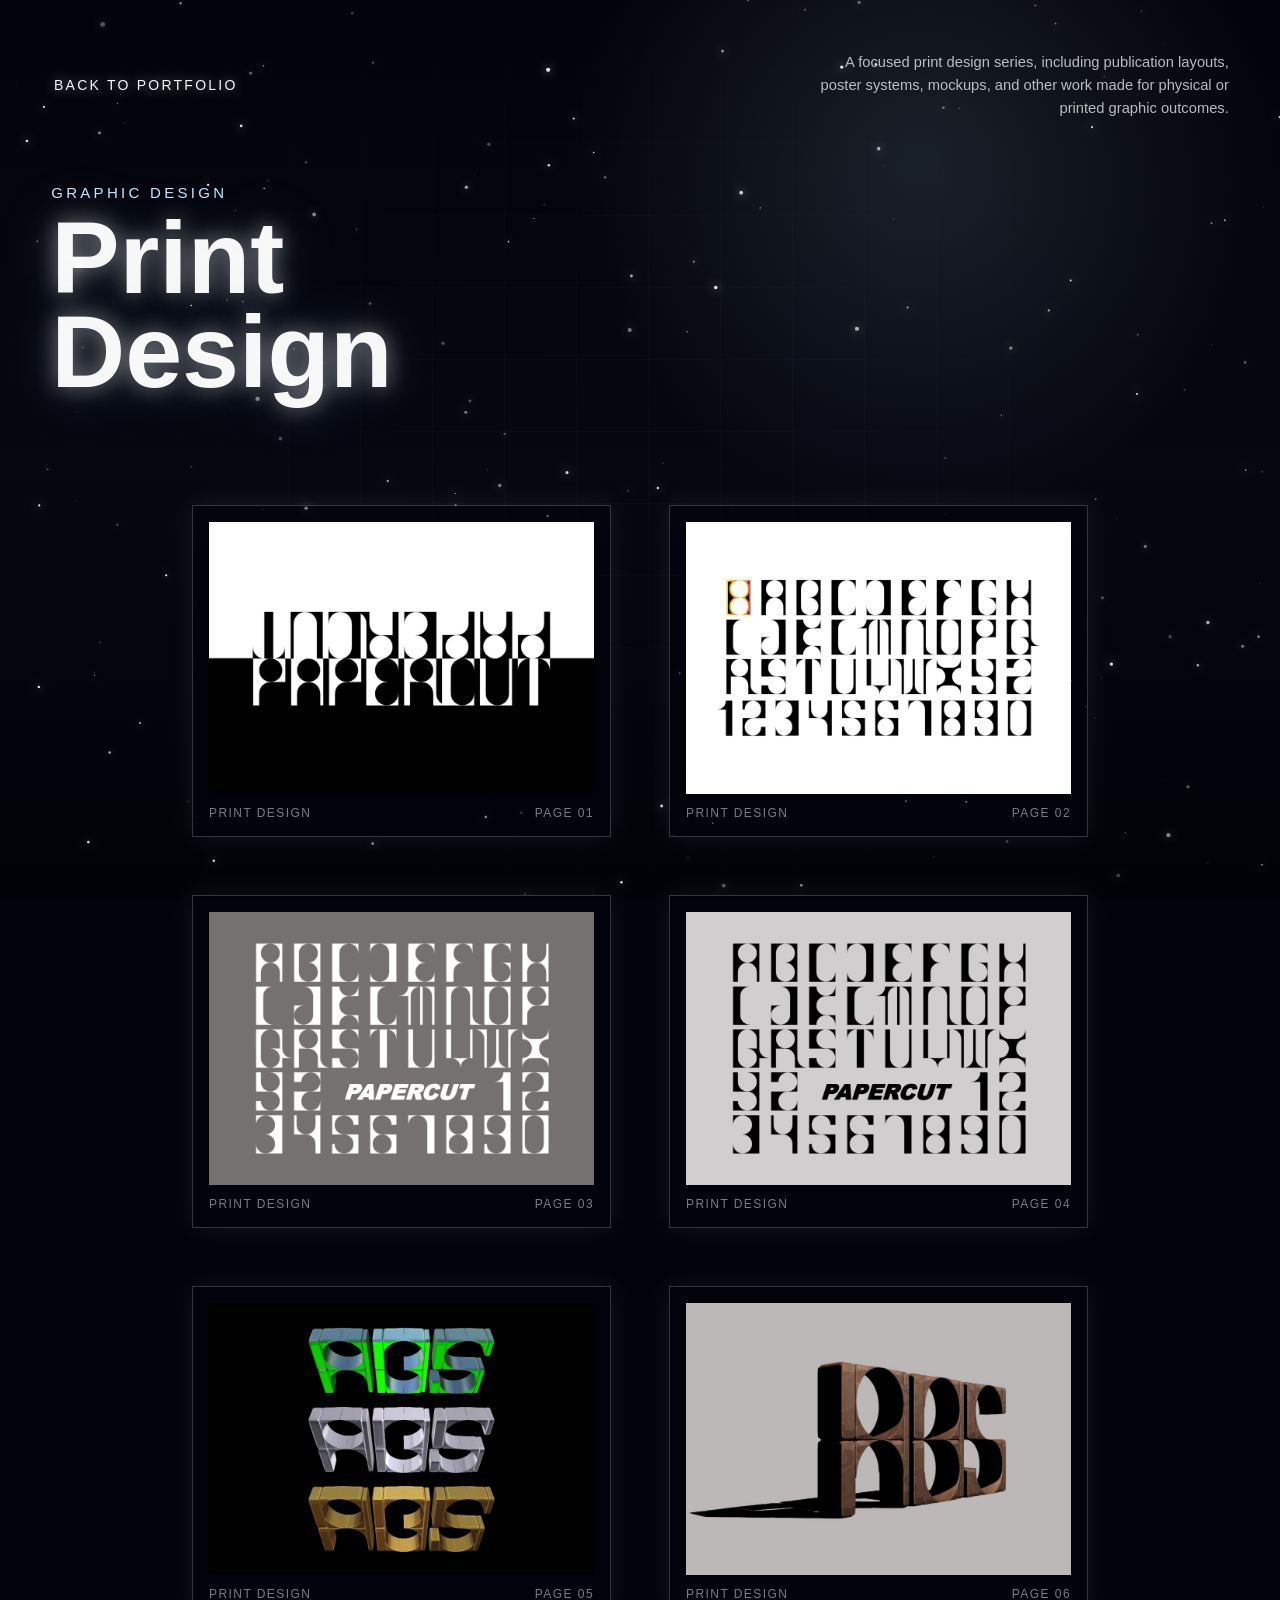
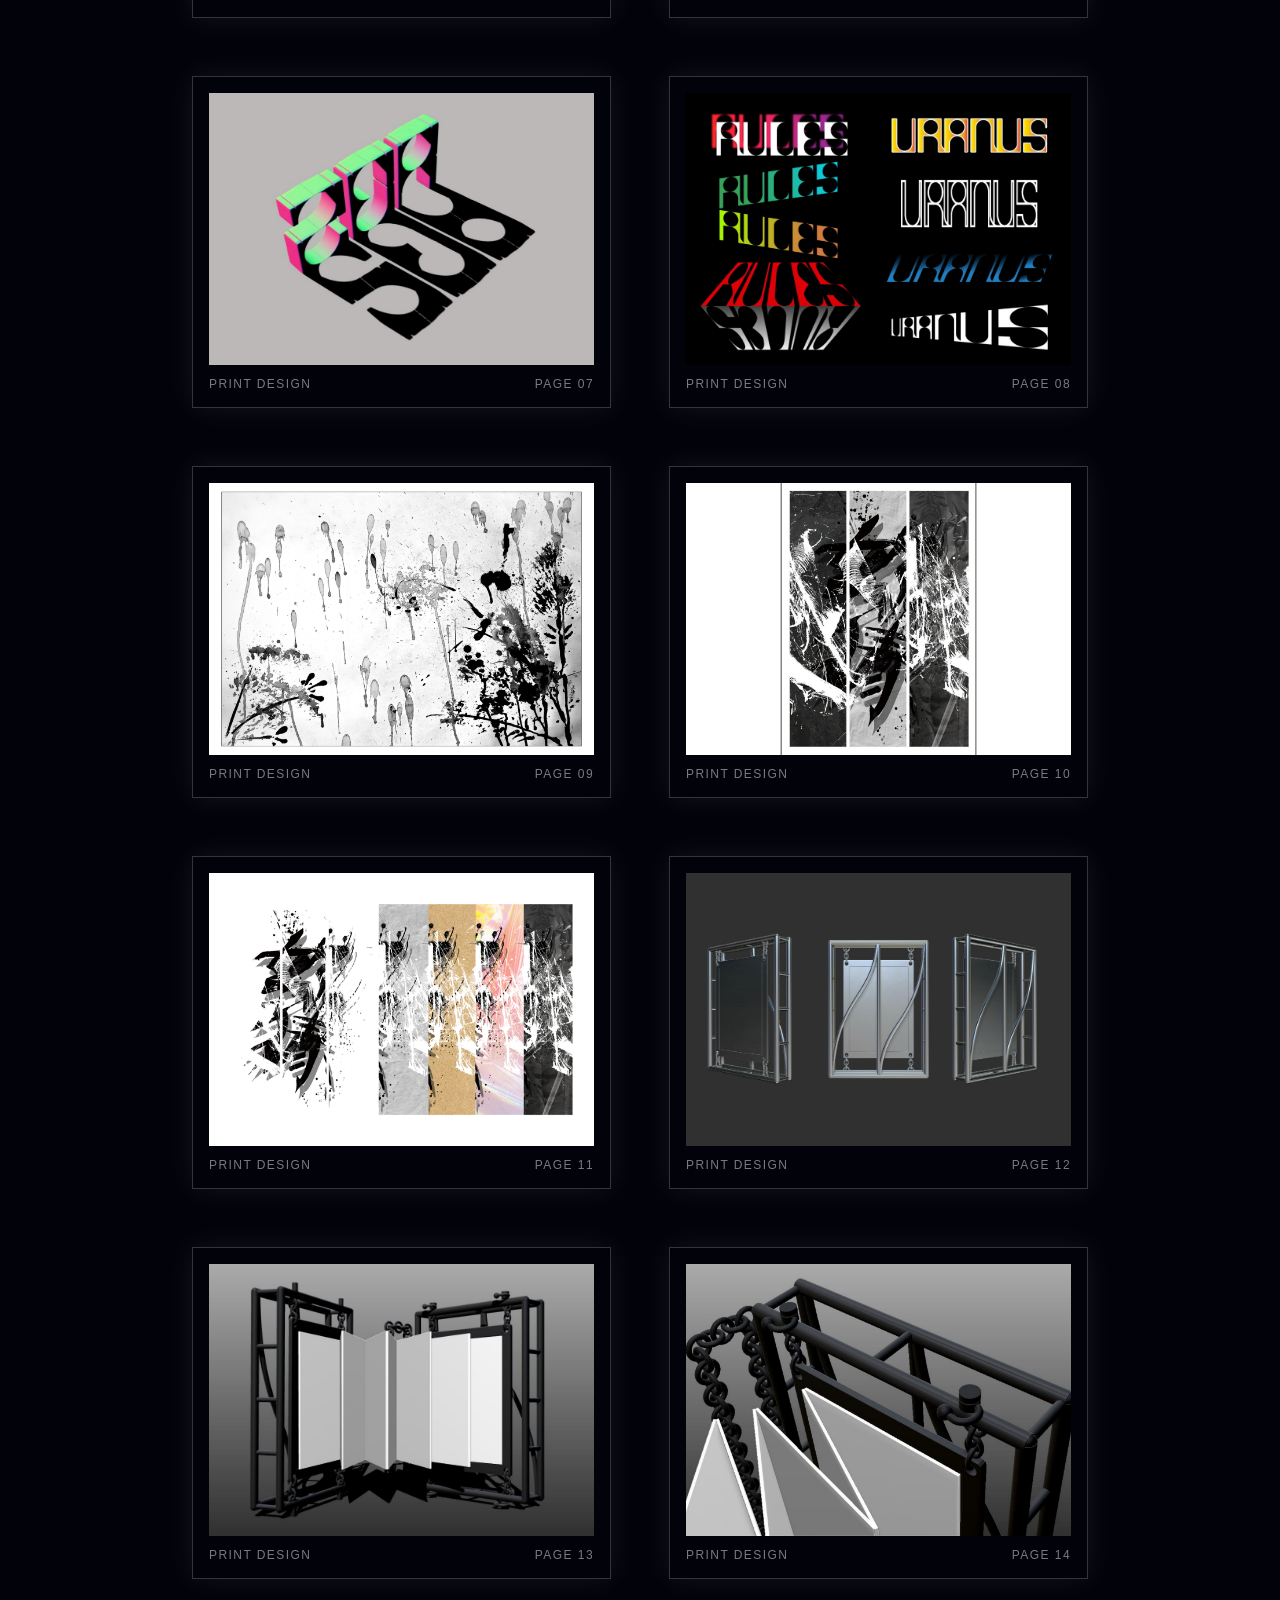
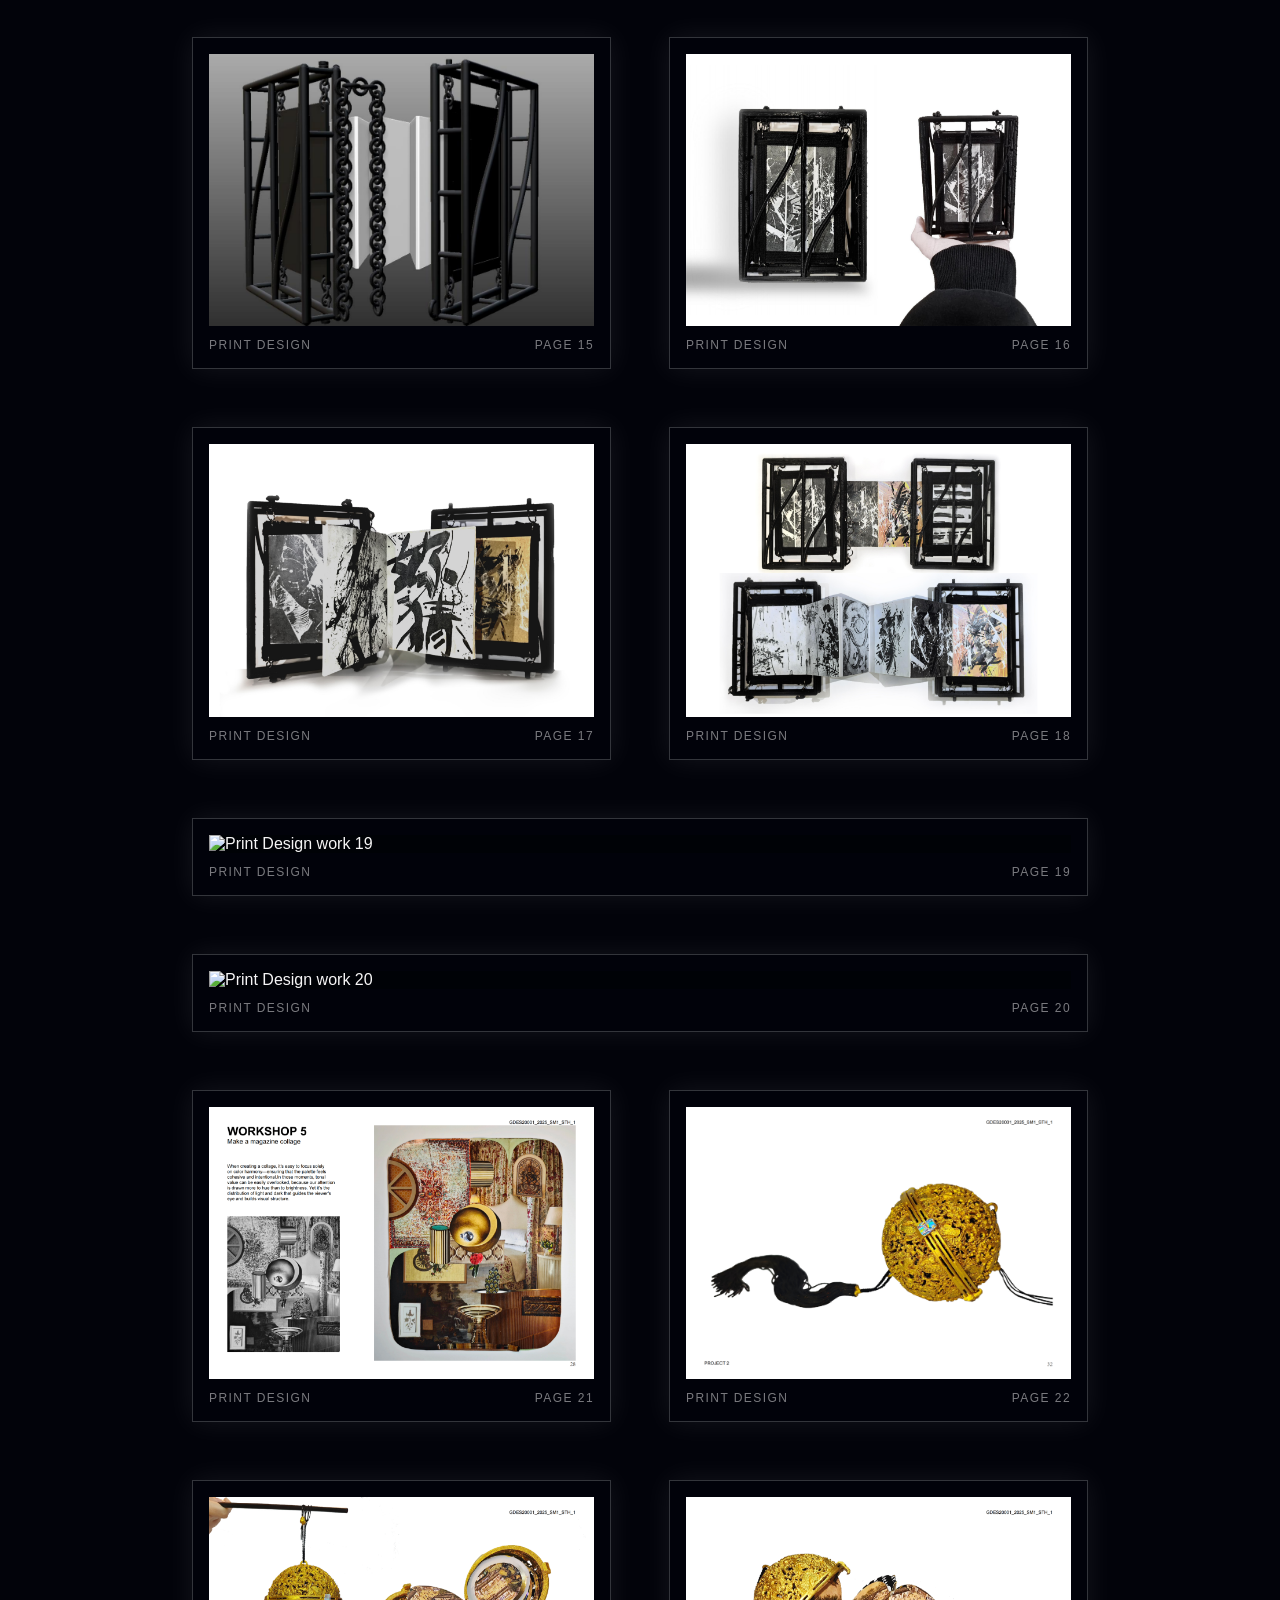
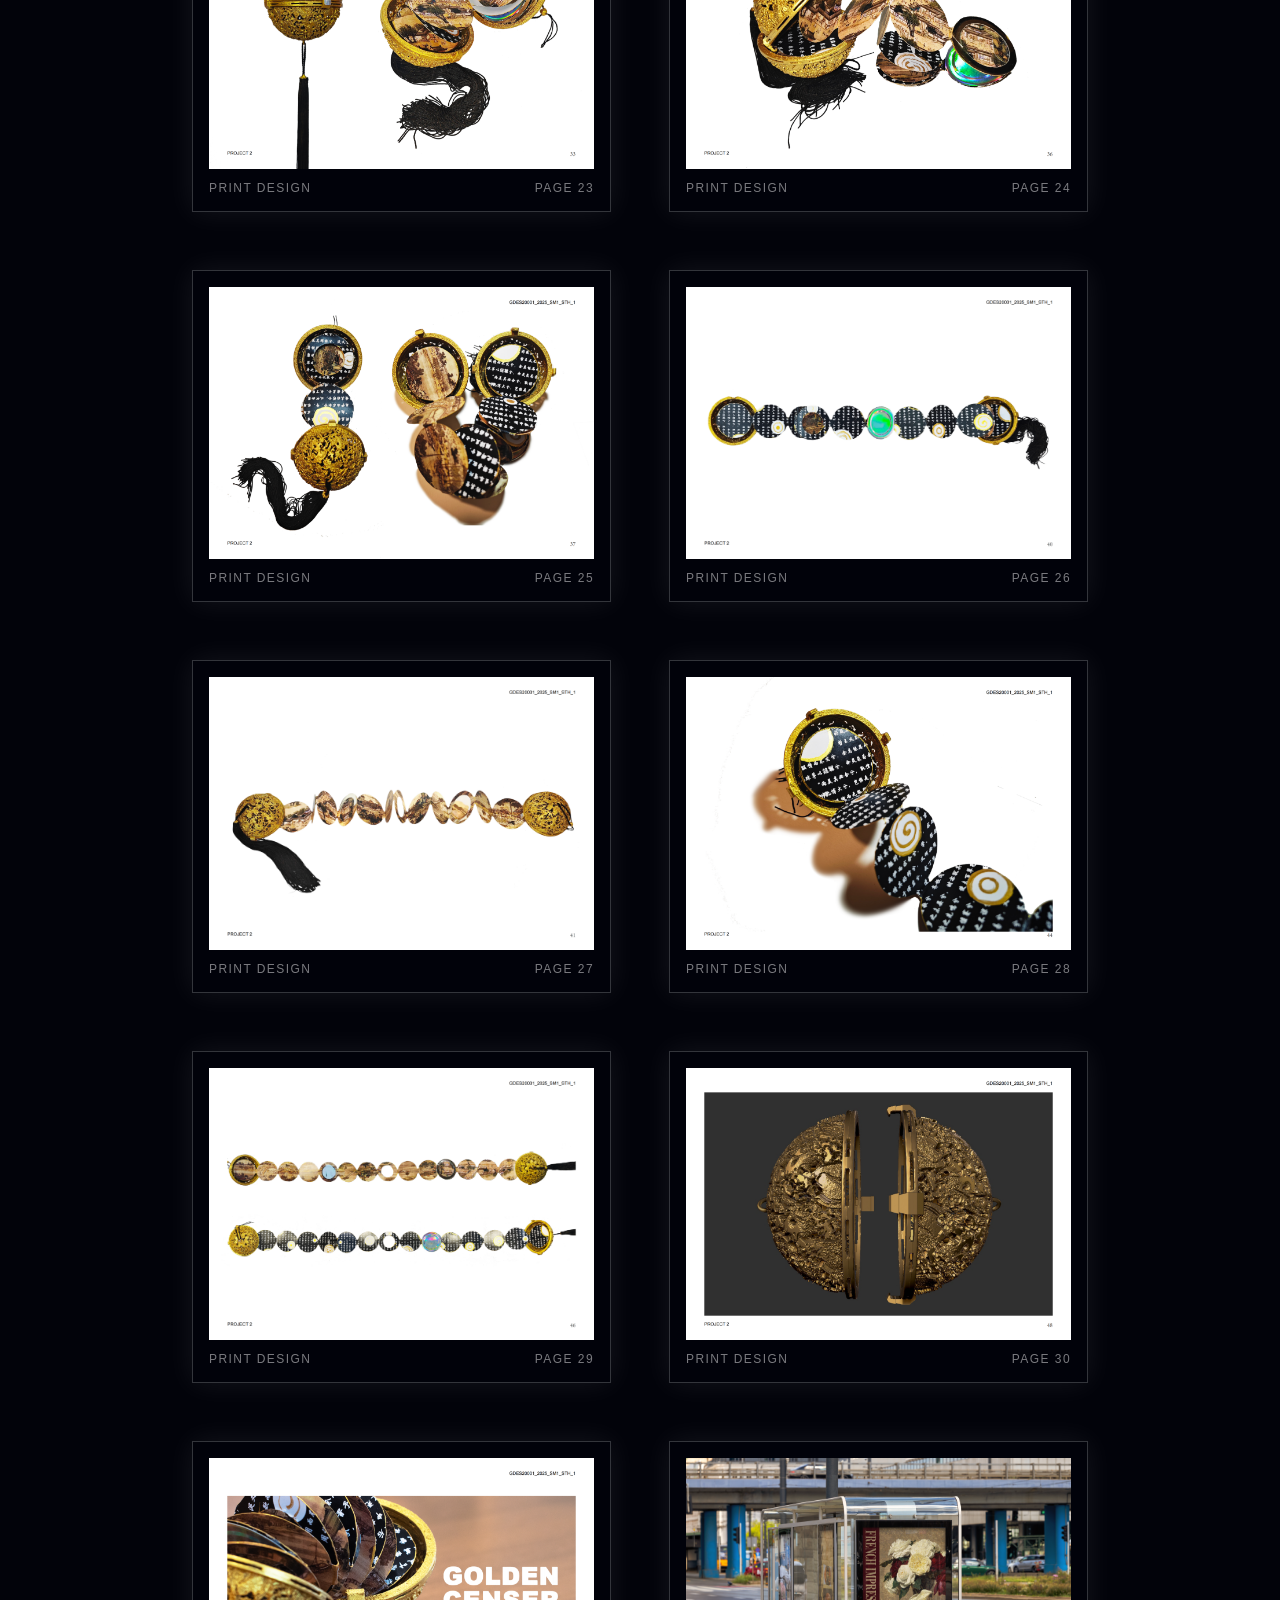
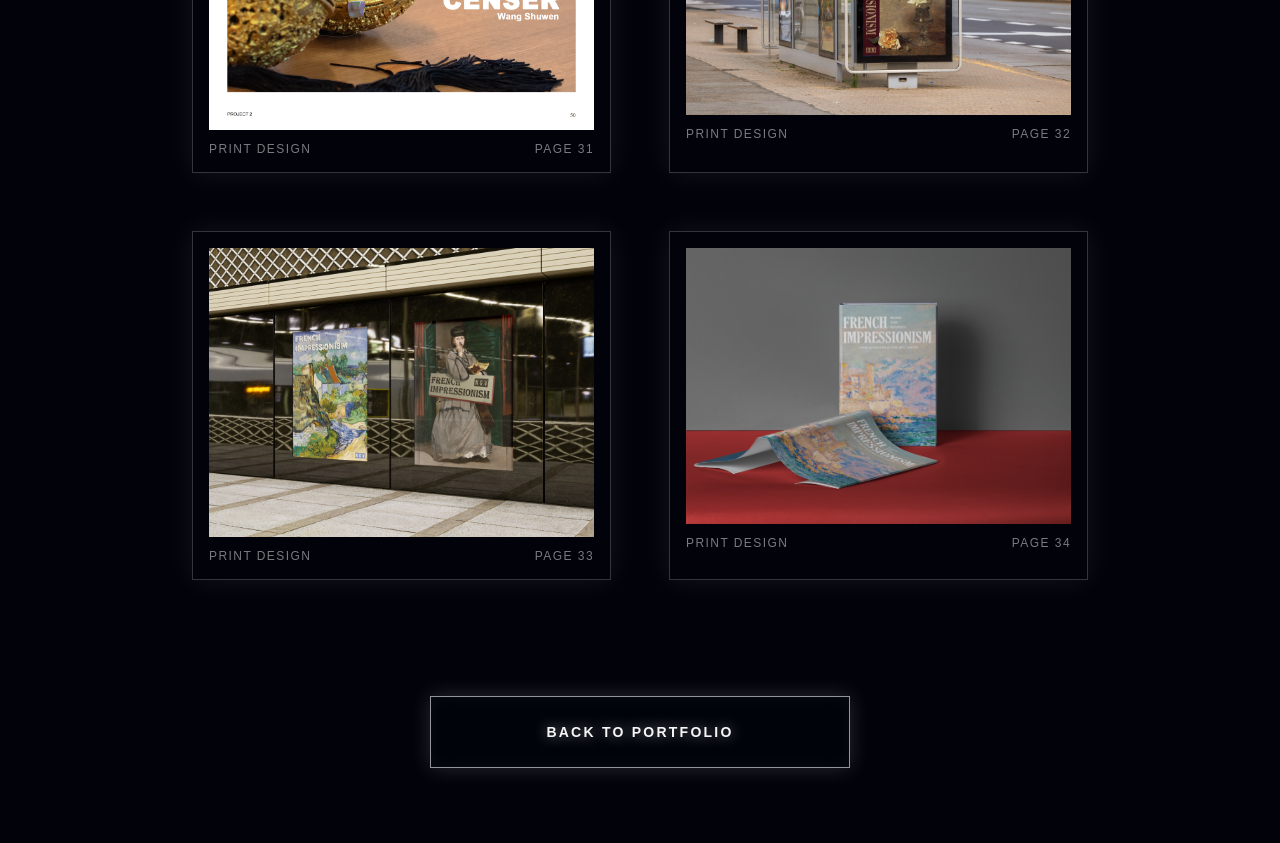
==== index.html @ dd7c6f01 "Rename print-design.html to index.html" ====
﻿<!doctype html>
<html lang="zh-CN">
<head>
  <meta charset="utf-8" />
  <meta name="viewport" content="width=device-width, initial-scale=1" />
  <title>Print Design - Shuwen Wang Portfolio</title>
  <link rel="stylesheet" href="style.css" />
  <link rel="stylesheet" href="white-spider.css" />
  <script src="libraries/p5.min.js" defer></script>
  <script src="space-effects.js" defer></script>
  <script src="white-spider.js" defer></script>
  <script src="protect-media.js" defer></script>
</head>
<body>
  <main class="page-shell">
    <nav class="top-nav" aria-label="Page navigation">
      <a class="back-link" href="https://shuwenwang110.github.io/Portfolio/" data-transition>Back to portfolio</a>
      <p class="page-explain">A focused print design series, including publication layouts, poster systems, mockups, and other work made for physical or printed graphic outcomes.</p>
    </nav>
    <section class="project-hero"><div><p class="eyebrow">Graphic design</p><h1 class="project-title">Print Design</h1></div></section>
    <section class="gallery print-gallery" id="galleryPage" aria-label="Print Design works"></section>
    <a class="bottom-back-link" href="https://shuwenwang110.github.io/Portfolio/" data-transition>Back to portfolio</a>
  </main>
  <div class="fade-screen" aria-hidden="true"></div>
  <script>
    window.GalleryPage = {
      title: "Print Design",
      images: [
        "print-design/GDES10001_02.png",
        "print-design/GDES10001_03.png",
        "print-design/GDES10001_04.png",
        "print-design/GDES10001_05.png",
        "print-design/GDES10001_06.png",
        "print-design/GDES10001_07.png",
        "print-design/GDES10001_08.png",
        "print-design/GDES10001_09.png",
        "print-design/GDES10001_11.png",
        "print-design/GDES10001_12.png",
        "print-design/GDES10001_13.png",
        "print-design/GDES10001_14.png",
        "print-design/GDES10001_15.png",
        "print-design/GDES10001_16.png",
        "print-design/GDES10001_17.png",
        "print-design/GDES10001_18.png",
        "print-design/GDES10001_19.png",
        "print-design/GDES10001_20.png",
        { src: "print-design/%E4%B9%A6%E7%9A%AE2.2.png", wide: true },
        { src: "print-design/%E6%9C%80%E7%BB%88.png", wide: true },
        "print-design/final folio2_01.png",
        "print-design/final folio2_02.png",
        "print-design/final folio2_03.png",
        "print-design/final folio2_04.png",
        "print-design/final folio2_05.png",
        "print-design/final folio2_06.png",
        "print-design/final folio2_07.png",
        "print-design/final folio2_08.png",
        "print-design/final folio2_09.png",
        "print-design/final folio2_10.png",
        "print-design/final folio2_11.png",
        "print-design/Bus_Stop_Citylight_Mockup.png",
        "print-design/Free_Citylight_Poster_Mockup_3.png",
        "print-design/Hardcover-Book-and-Dust-Jacket-Scene-Mockup.png"
      ]
    };
  </script>
  <script src="gallery-page.js"></script>
</body>
</html>
---- style.css ----
:root {
  color-scheme: dark;
  --white: rgba(255, 255, 255, 0.96);
  --soft: rgba(255, 255, 255, 0.72);
  --muted: rgba(255, 255, 255, 0.48);
  --line: rgba(255, 255, 255, 0.58);
  --accent: #bfe8ff;
}

* {
  box-sizing: border-box;
}

img,
video,
canvas {
  -webkit-user-drag: none;
  user-select: none;
}

html {
  min-height: 100%;
  background: #02030a;
}

body {
  min-height: 100vh;
  margin: 0;
  color: var(--white);
  font-family: Arial, "Microsoft YaHei", sans-serif;
  background: #02030a;
  cursor: none;
}

body::before {
  content: "";
  position: fixed;
  inset: 0;
  z-index: 0;
  background:
    radial-gradient(circle at 72% 18%, rgba(191, 232, 255, 0.12), transparent 30%),
    linear-gradient(180deg, #02030a 0%, #050711 52%, #010207 100%);
  opacity: 1;
}

body.home-page::before {
  z-index: 3;
  background:
    linear-gradient(180deg, rgba(1, 3, 11, 0.12), rgba(2, 3, 10, 0.5)),
    url("背景.png") center / cover no-repeat;
  opacity: 0.88;
}

body::after {
  content: "";
  position: fixed;
  inset: 0;
  z-index: 4;
  pointer-events: none;
  background:
    linear-gradient(90deg, rgba(255,255,255,0.035) 1px, transparent 1px),
    linear-gradient(0deg, rgba(255,255,255,0.03) 1px, transparent 1px);
  background-size: 72px 72px;
  mask-image: radial-gradient(circle at center, rgba(0,0,0,0.72), transparent 78%);
}

a,
button {
  cursor: none;
}

#starsCanvas {
  position: fixed;
  inset: 0;
  z-index: 1;
  pointer-events: none;
  mix-blend-mode: screen;
}

#light {
  position: fixed;
  inset: 0;
  z-index: 90;
  pointer-events: none;
  background: #000;
  opacity: 1;
  transition: opacity 1.2s ease;
}

.cursor,
.trail {
  position: fixed;
  z-index: 100;
  pointer-events: none;
  border-radius: 50%;
  transform: translate(-50%, -50%);
  background: #fff;
  box-shadow: 0 0 10px rgba(255,255,255,0.95), 0 0 24px rgba(191,232,255,0.8);
}

.cursor {
  width: 9px;
  height: 9px;
}

.page-shell {
  position: relative;
  z-index: 5;
  min-height: 100vh;
  padding: clamp(26px, 4vw, 54px);
}

.home-shell {
  display: grid;
  grid-template-rows: auto 1fr auto;
  gap: clamp(22px, 4vh, 42px);
}

.site-header {
  display: flex;
  align-items: flex-start;
  justify-content: space-between;
  gap: 28px;
}

.eyebrow {
  margin: 0 0 10px;
  color: var(--accent);
  font-size: clamp(12px, 1.2vw, 15px);
  letter-spacing: 0.22em;
  text-transform: uppercase;
}

h1,
h2,
p {
  margin-top: 0;
}

.home-title {
  max-width: 820px;
  margin-bottom: 0;
  font-size: clamp(42px, 8.4vw, 126px);
  line-height: 0.92;
  font-weight: 800;
  letter-spacing: 0;
  text-shadow: 0 0 20px rgba(255,255,255,0.42), 0 0 54px rgba(191,232,255,0.28);
}

.home-note {
  max-width: 360px;
  margin: 4px 0 0;
  color: var(--soft);
  font-size: clamp(14px, 1.5vw, 18px);
  line-height: 1.58;
  text-align: right;
}

.page-explain {
  max-width: 420px;
  margin: 0;
  color: var(--soft);
  font-size: clamp(13px, 1.15vw, 16px);
  line-height: 1.55;
  text-align: right;
}

.theme-grid {
  align-self: center;
  display: grid;
  grid-template-columns: repeat(3, minmax(160px, 1fr));
  gap: clamp(18px, 3vw, 34px);
  width: min(1080px, 100%);
  margin: 0 auto;
}

.theme-button {
  position: relative;
  display: grid;
  place-items: center;
  min-height: clamp(132px, 18vw, 210px);
  padding: 22px;
  color: var(--white);
  text-decoration: none;
  border: 0;
  background: transparent;
  isolation: isolate;
}

.theme-button[aria-disabled="true"] {
  opacity: 0.52;
}

.stage-button {
  overflow: visible;
}

.stage-submenu {
  position: absolute;
  left: 50%;
  top: 50%;
  z-index: 8;
  display: flex;
  justify-content: space-between;
  gap: 6px;
  width: calc(100% + 101px);
  opacity: 0;
  pointer-events: none;
  transform: translate(-50%, -50%) scale(0.96);
  transition: opacity 0.24s ease, transform 0.24s ease;
}

.stage-button:hover .stage-submenu,
.stage-button:focus-within .stage-submenu {
  opacity: 1;
  pointer-events: auto;
  transform: translate(-50%, -50%) scale(1);
}

.stage-submenu a {
  display: grid;
  place-items: center;
  width: 88px;
  min-height: 58px;
  color: var(--white);
  text-decoration: none;
  border: 1px solid rgba(255,255,255,0.58);
  background: rgba(2, 4, 12, 0.78);
  box-shadow: 0 0 16px rgba(255,255,255,0.16), inset 0 0 14px rgba(255,255,255,0.05);
  backdrop-filter: blur(6px);
  font-size: 14px;
  font-weight: 800;
  text-shadow: 0 0 14px rgba(255,255,255,0.55);
  transition: transform 0.2s ease, box-shadow 0.2s ease, background 0.2s ease;
}

.stage-submenu a:hover,
.stage-submenu a:focus-visible {
  transform: scale(1.1);
  background: rgba(2, 4, 12, 0.82);
  border-color: rgba(255,255,255,0.95);
  box-shadow:
    0 0 0 1px rgba(255,255,255,0.45),
    0 0 18px rgba(255,255,255,0.62),
    0 0 34px rgba(191,232,255,0.32);
}

.theme-button .box {
  position: absolute;
  inset: 0;
  border: 2px solid var(--line);
  box-shadow: 0 0 12px rgba(255,255,255,0.35), inset 0 0 18px rgba(255,255,255,0.05);
  transition: transform 0.55s cubic-bezier(0.2, 1.5, 0.3, 1), opacity 0.35s ease;
}

.theme-button .box:nth-child(2) {
  inset: 12%;
  border-color: rgba(191, 232, 255, 0.62);
}

.theme-button .box:nth-child(3) {
  inset: 24%;
  border-color: rgba(255, 255, 255, 0.38);
}

.theme-button:hover .box:nth-child(1),
.theme-button:focus-visible .box:nth-child(1) {
  transform: scale(0.96);
}

.theme-button:hover .box:nth-child(2),
.theme-button:focus-visible .box:nth-child(2) {
  transform: scale(0.84);
}

.theme-button:hover .box:nth-child(3),
.theme-button:focus-visible .box:nth-child(3) {
  transform: scale(0.68);
}

.theme-label {
  position: relative;
  z-index: 2;
  display: grid;
  text-align: center;
  transition: transform 0.35s ease;
}

.theme-button:hover .theme-label,
.theme-button:focus-visible .theme-label {
  transform: scale(1.08);
}

.theme-name {
  font-size: clamp(18px, 2.4vw, 30px);
  line-height: 1.1;
  font-weight: 800;
  text-shadow: 0 0 18px rgba(255,255,255,0.62);
}

.home-footer {
  display: flex;
  justify-content: space-between;
  gap: 20px;
  color: var(--muted);
  font-size: 13px;
  letter-spacing: 0.08em;
  text-transform: uppercase;
}

.top-nav {
  display: flex;
  align-items: center;
  justify-content: space-between;
  gap: 20px;
  margin-bottom: clamp(28px, 5vw, 70px);
}

.back-link {
  display: inline-flex;
  align-items: center;
  min-height: 1.2em;
  padding: 0.1em 0.2em;
  color: var(--white);
  text-decoration: none;
  font-size: 14px;
  letter-spacing: 0.16em;
  text-transform: uppercase;
  text-shadow: 0 0 12px rgba(255,255,255,0.5);
}

.project-hero {
  display: grid;
  grid-template-columns: minmax(220px, 0.72fr) minmax(320px, 1.28fr);
  gap: clamp(28px, 5vw, 78px);
  align-items: end;
  margin-bottom: clamp(34px, 7vw, 88px);
}

.project-title {
  margin-bottom: 18px;
  font-size: clamp(44px, 8vw, 118px);
  line-height: 0.92;
  font-weight: 800;
  text-shadow: 0 0 22px rgba(255,255,255,0.45), 0 0 58px rgba(191,232,255,0.25);
}

.project-copy {
  max-width: 620px;
  margin-bottom: 0;
  color: var(--soft);
  font-size: clamp(16px, 1.65vw, 22px);
  line-height: 1.6;
}

.gallery {
  display: grid;
  gap: clamp(24px, 5vw, 58px);
  width: 70vw;
  max-width: 1280px;
  margin: 0 auto;
  padding-bottom: 60px;
}

.work-frame {
  margin: 0;
  padding: clamp(10px, 1.5vw, 16px);
  border: 1px solid rgba(255,255,255,0.2);
  background: rgba(2, 4, 12, 0.42);
  box-shadow: 0 0 28px rgba(255,255,255,0.08);
}

.work-frame img {
  display: block;
  width: 100%;
  height: auto;
  background: rgba(0,0,0,0.35);
}

.work-frame figcaption {
  display: flex;
  justify-content: space-between;
  gap: 14px;
  padding-top: 12px;
  color: var(--muted);
  font-size: 12px;
  letter-spacing: 0.12em;
  text-transform: uppercase;
}

.drawing-feature {
  width: 70vw;
  max-width: 1280px;
  margin: 0 auto clamp(24px, 5vw, 58px);
}

.brand-lead {
  display: grid;
  gap: clamp(24px, 5vw, 58px);
  width: 70vw;
  max-width: 1280px;
  margin: 0 auto clamp(24px, 5vw, 58px);
}

.brand-mockups {
  display: grid;
  grid-template-columns: repeat(2, minmax(0, 1fr));
  gap: clamp(18px, 3vw, 34px);
  width: 70vw;
  max-width: 1280px;
  margin: 0 auto clamp(24px, 5vw, 58px);
}

.brand-final {
  width: 50vw;
  max-width: 900px;
  margin: 0 auto;
}

.merchandise-gallery {
  grid-template-columns: repeat(2, minmax(0, 1fr));
}

.print-gallery {
  grid-template-columns: repeat(2, minmax(0, 1fr));
}

.gallery-wide {
  grid-column: 1 / -1;
}

.gallery-narrow {
  width: 50vw;
  max-width: 900px;
  margin: 0 auto;
}

.drawing-grid {
  display: grid;
  grid-template-columns: repeat(3, minmax(0, 1fr));
  gap: clamp(18px, 3vw, 34px);
  width: min(1080px, 86vw);
  margin: 0 auto;
}

.drawing-thumb {
  display: block;
  aspect-ratio: 1 / 1;
  padding: clamp(8px, 1vw, 12px);
  border: 1px solid rgba(255,255,255,0.2);
  background: rgba(2, 4, 12, 0.42);
  box-shadow: 0 0 28px rgba(255,255,255,0.08);
  appearance: none;
  transition: transform 0.28s ease, box-shadow 0.28s ease;
}

.drawing-thumb:hover,
.drawing-thumb:focus-visible {
  transform: translateY(-4px);
  box-shadow: 0 0 34px rgba(255,255,255,0.18);
}

.drawing-thumb img {
  display: block;
  width: 100%;
  height: 100%;
  object-fit: cover;
  background: rgba(0,0,0,0.28);
}

.series-block {
  width: 70vw;
  max-width: 1280px;
  margin: 0 auto clamp(34px, 7vw, 86px);
}

.series-heading {
  display: grid;
  gap: 24px;
  margin-bottom: clamp(18px, 3vw, 34px);
  padding: 22px 0 18px;
  border-top: 1px solid rgba(255,255,255,0.18);
  border-bottom: 1px solid rgba(255,255,255,0.26);
  background:
    linear-gradient(90deg, rgba(255,255,255,0.08), transparent 42%),
    linear-gradient(180deg, rgba(191,232,255,0.08), transparent);
}

.series-heading h2 {
  margin: 0;
  color: var(--white);
  font-family: Arial, "Microsoft YaHei", sans-serif;
  font-size: 2rem;
  line-height: 1.12;
  letter-spacing: 0.04em;
  text-transform: uppercase;
  text-shadow:
    0 0 12px rgba(255,255,255,0.32),
    0 0 26px rgba(191,232,255,0.16);
}

.click-gallery {
  display: grid;
  grid-template-columns: repeat(2, minmax(0, 1fr));
  gap: clamp(18px, 3vw, 34px);
}

.stage-gallery {
  width: 70vw;
  max-width: 1280px;
  margin: 0 auto;
}

.click-card {
  display: grid;
  gap: 10px;
  padding: clamp(8px, 1vw, 12px);
  border: 1px solid rgba(255,255,255,0.2);
  background: rgba(2, 4, 12, 0.42);
  box-shadow: 0 0 28px rgba(255,255,255,0.08);
  appearance: none;
  transition: transform 0.28s ease, box-shadow 0.28s ease;
}

.click-card:hover,
.click-card:focus-visible {
  transform: translateY(-4px);
  box-shadow: 0 0 34px rgba(255,255,255,0.18);
}

.click-card img {
  display: block;
  width: 100%;
  height: auto;
  background: rgba(0,0,0,0.28);
}

.click-card span {
  color: var(--muted);
  font-size: 12px;
  letter-spacing: 0.12em;
  text-transform: uppercase;
  text-align: right;
}

.shared-stage-card {
  display: grid;
  gap: 12px;
}

.shared-stage-card button {
  display: grid;
  gap: 8px;
  padding: 0;
  border: 0;
  background: transparent;
  color: inherit;
  appearance: none;
}

.shared-stage-card button + button {
  padding-top: 12px;
  border-top: 1px solid rgba(255,255,255,0.18);
}

.bottom-back-link {
  display: grid;
  place-items: center;
  width: min(420px, 86vw);
  min-height: 72px;
  margin: clamp(24px, 5vw, 56px) auto 24px;
  color: var(--white);
  text-decoration: none;
  border: 1px solid rgba(255,255,255,0.58);
  background: rgba(2, 4, 12, 0.56);
  box-shadow: 0 0 20px rgba(255,255,255,0.16), inset 0 0 18px rgba(255,255,255,0.04);
  font-size: 14px;
  font-weight: 800;
  letter-spacing: 0.16em;
  text-transform: uppercase;
  text-shadow: 0 0 14px rgba(255,255,255,0.55);
  transition: transform 0.24s ease, box-shadow 0.24s ease, border-color 0.24s ease;
}

.bottom-back-link:hover,
.bottom-back-link:focus-visible {
  transform: scale(1.04);
  border-color: rgba(255,255,255,0.95);
  box-shadow: 0 0 28px rgba(255,255,255,0.34), 0 0 46px rgba(191,232,255,0.18);
}

.club-gallery {
  display: grid;
  grid-template-columns: repeat(3, minmax(0, 1fr));
  gap: clamp(18px, 3vw, 34px);
  width: min(1080px, 86vw);
  margin: 0 auto 70px;
}

.club-card {
  display: block;
  aspect-ratio: 1 / 1;
  padding: clamp(8px, 1vw, 12px);
  border: 1px solid rgba(255,255,255,0.2);
  background: rgba(2, 4, 12, 0.42);
  box-shadow: 0 0 28px rgba(255,255,255,0.08);
  transition: transform 0.28s ease, box-shadow 0.28s ease;
  appearance: none;
}

.club-card:hover,
.club-card:focus-visible {
  transform: translateY(-4px);
  box-shadow: 0 0 34px rgba(255,255,255,0.18);
}

.club-card img {
  display: block;
  width: 100%;
  height: 100%;
  object-fit: contain;
  background: rgba(0,0,0,0.28);
}

.club-card-wide {
  grid-column: 1 / -1;
  aspect-ratio: auto;
}

.club-card-wide img {
  height: auto;
}

.lightbox {
  position: fixed;
  inset: 0;
  z-index: 70;
  display: grid;
  place-items: center;
  padding: clamp(18px, 4vw, 52px);
  background: rgba(0, 0, 0, 0.78);
  opacity: 0;
  pointer-events: none;
  transition: opacity 0.22s ease;
}

.lightbox[aria-hidden="false"] {
  opacity: 1;
  pointer-events: auto;
}

.lightbox-image {
  max-width: min(92vw, 1320px);
  max-height: 88vh;
  object-fit: contain;
  box-shadow: 0 0 44px rgba(255,255,255,0.22);
}

.fade-screen {
  position: fixed;
  inset: 0;
  z-index: 80;
  pointer-events: none;
  background: #000;
  opacity: 0;
  transition: opacity 0.75s ease;
}

.is-leaving .fade-screen {
  opacity: 1;
}

@media (max-width: 820px) {
  .site-header,
  .project-hero {
    grid-template-columns: 1fr;
    display: grid;
  }

  .home-note {
    max-width: 100%;
    text-align: left;
  }

  .page-explain {
    max-width: 100%;
    text-align: left;
  }

  .theme-grid {
    grid-template-columns: repeat(2, minmax(138px, 1fr));
  }

  .theme-button {
    min-height: 140px;
  }

  .stage-submenu {
    width: calc(100% + 86px);
  }

  .stage-submenu a {
    width: 72px;
    min-height: 52px;
  }

  .gallery {
    width: min(92vw, 100%);
  }

  .drawing-feature {
    width: min(92vw, 100%);
  }

  .brand-lead,
  .brand-final {
    width: min(92vw, 100%);
  }

  .brand-mockups,
  .merchandise-gallery,
  .print-gallery {
    grid-template-columns: 1fr;
    width: min(92vw, 100%);
  }

  .drawing-grid {
    grid-template-columns: 1fr;
    width: min(92vw, 520px);
  }

  .series-block {
    width: min(92vw, 100%);
  }

  .series-heading {
    display: grid;
    align-items: start;
  }

  .series-heading h2 {
    font-size: 1.45rem;
  }

  .click-gallery {
    grid-template-columns: 1fr;
  }

  .stage-gallery {
    width: min(92vw, 100%);
  }

  .club-gallery {
    grid-template-columns: 1fr;
    width: min(92vw, 520px);
  }

  .club-card-wide {
    aspect-ratio: auto;
  }

  .home-footer,
  .top-nav,
  .work-frame figcaption {
    flex-direction: column;
    align-items: flex-start;
  }
}

@media (max-width: 520px) {
  .page-shell {
    padding: 22px;
  }

  .theme-grid {
    grid-template-columns: 1fr;
  }
}
---- white-spider.css ----
#whiteSpiderCanvas {
  position: fixed !important;
  inset: 0 !important;
  z-index: 9997 !important;
  pointer-events: none !important;
  opacity: 1;
}

body.white-spider-mode .cursor,
body.white-spider-mode .trail {
  display: none;
}
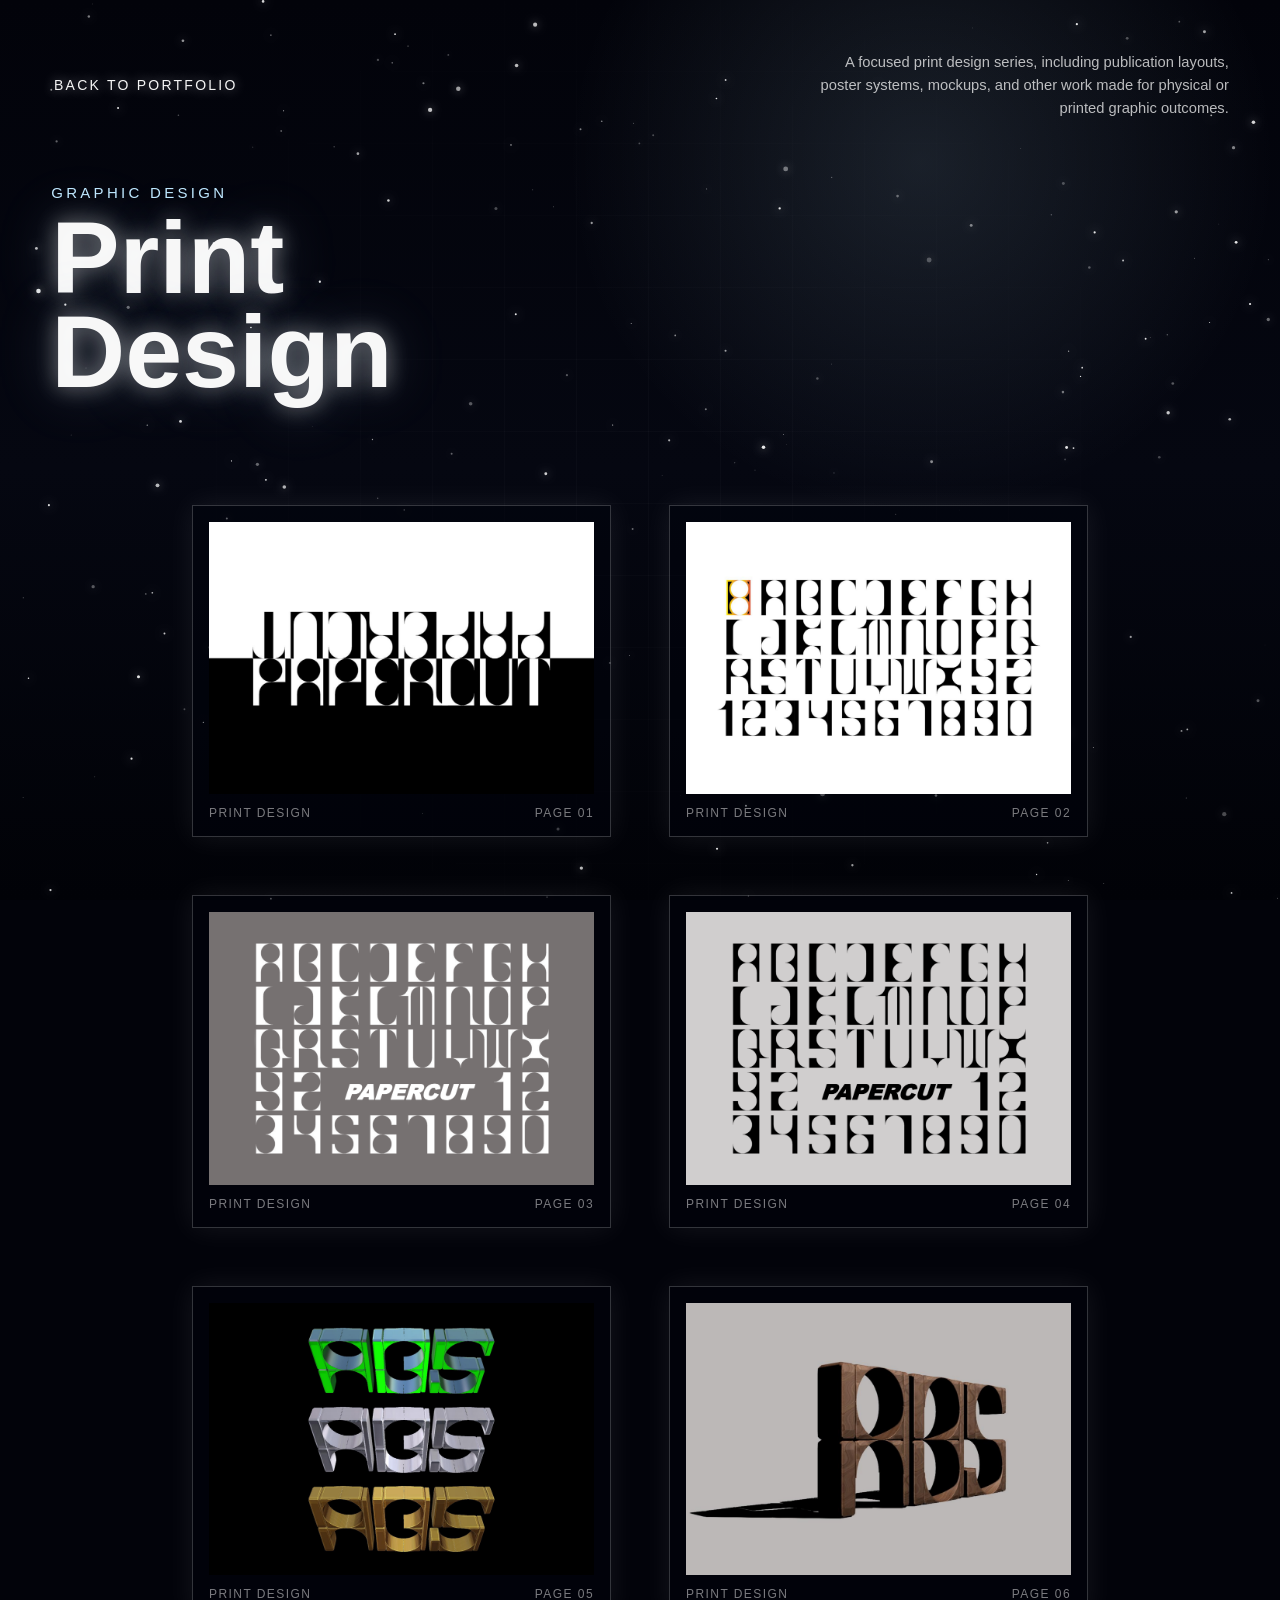
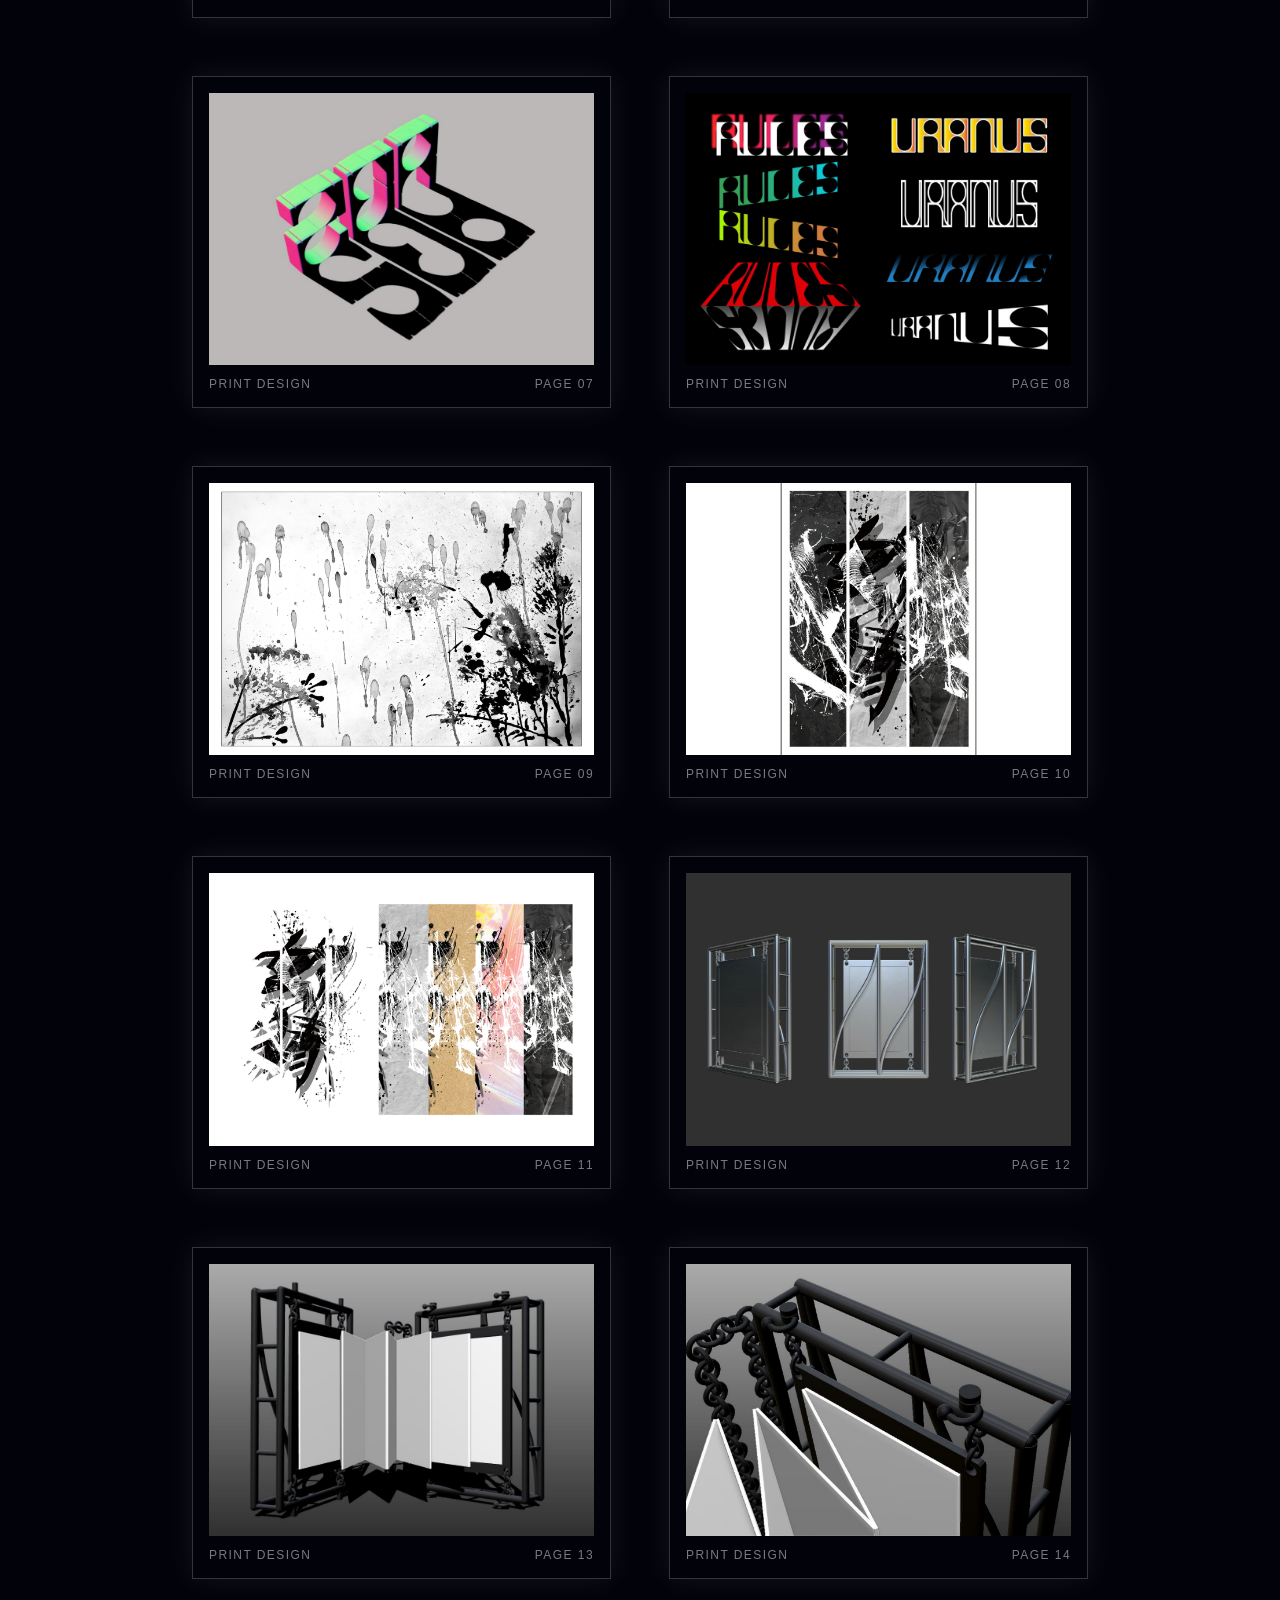
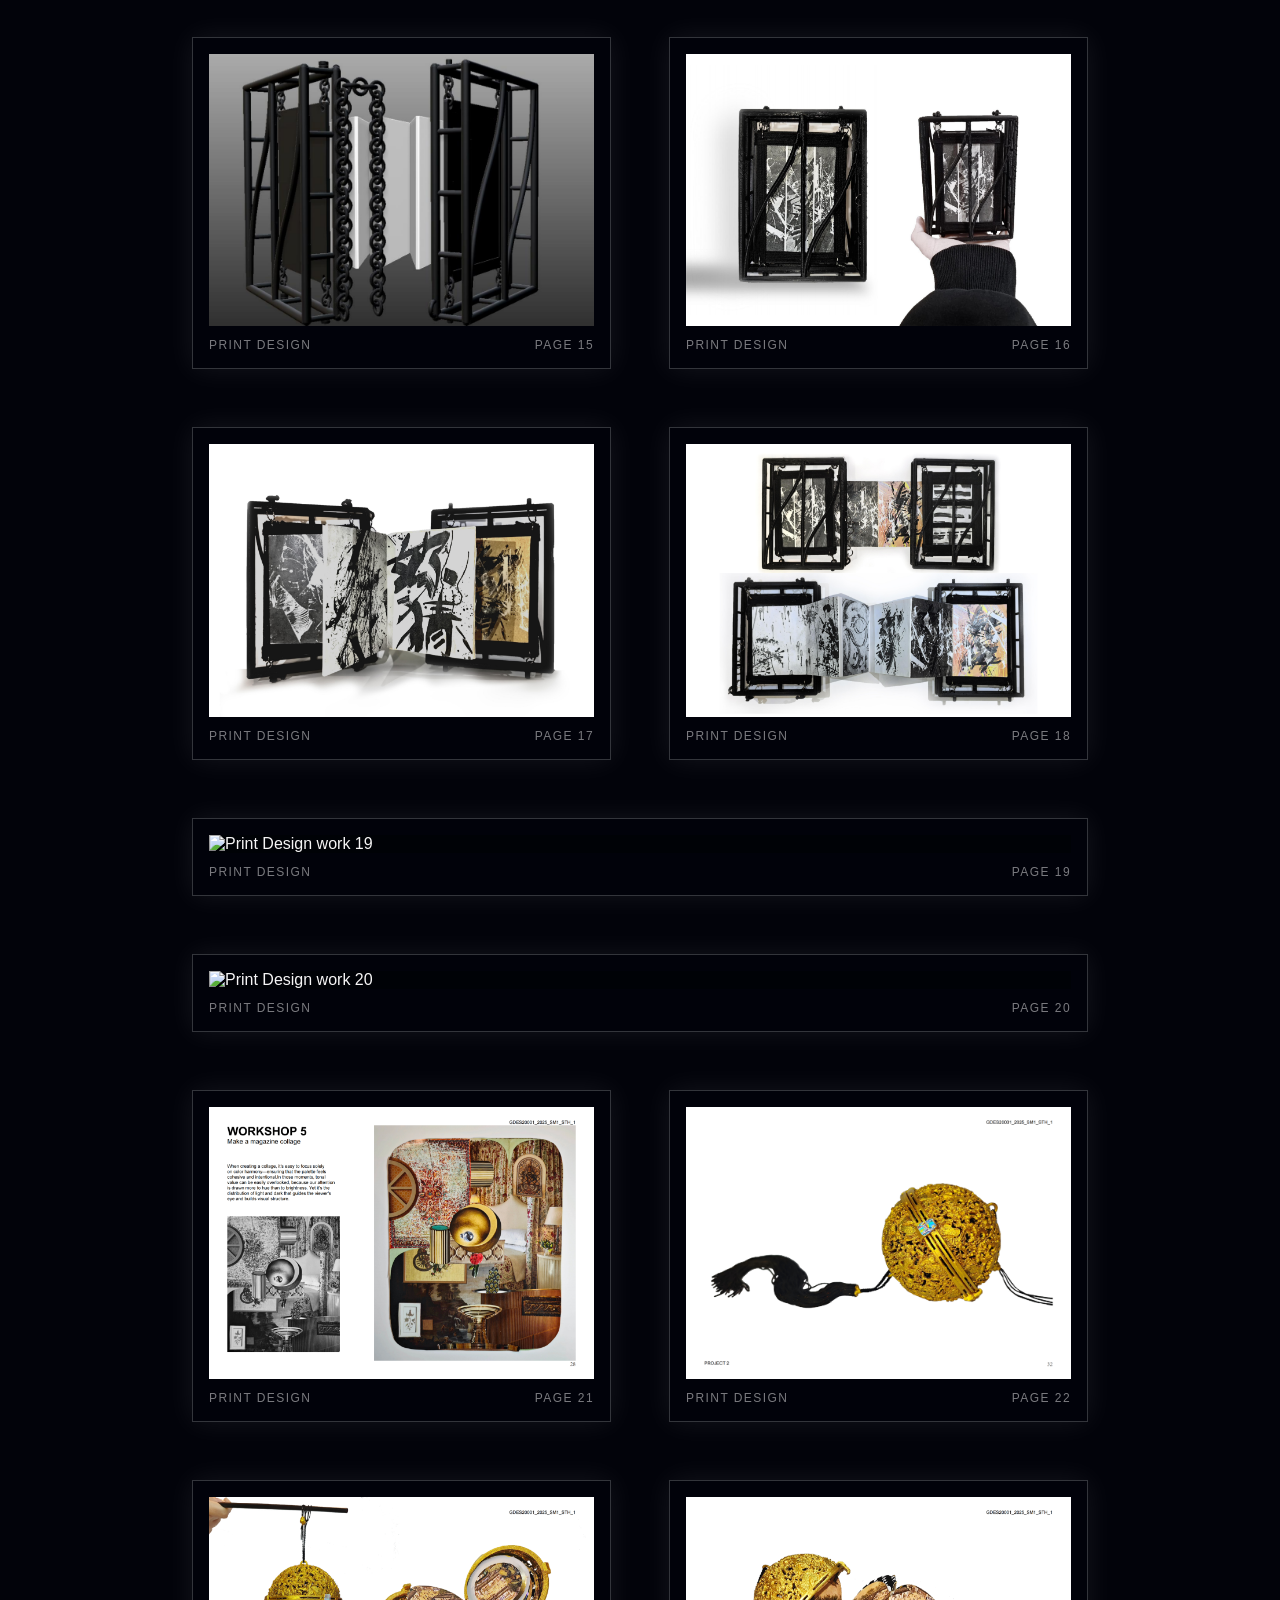
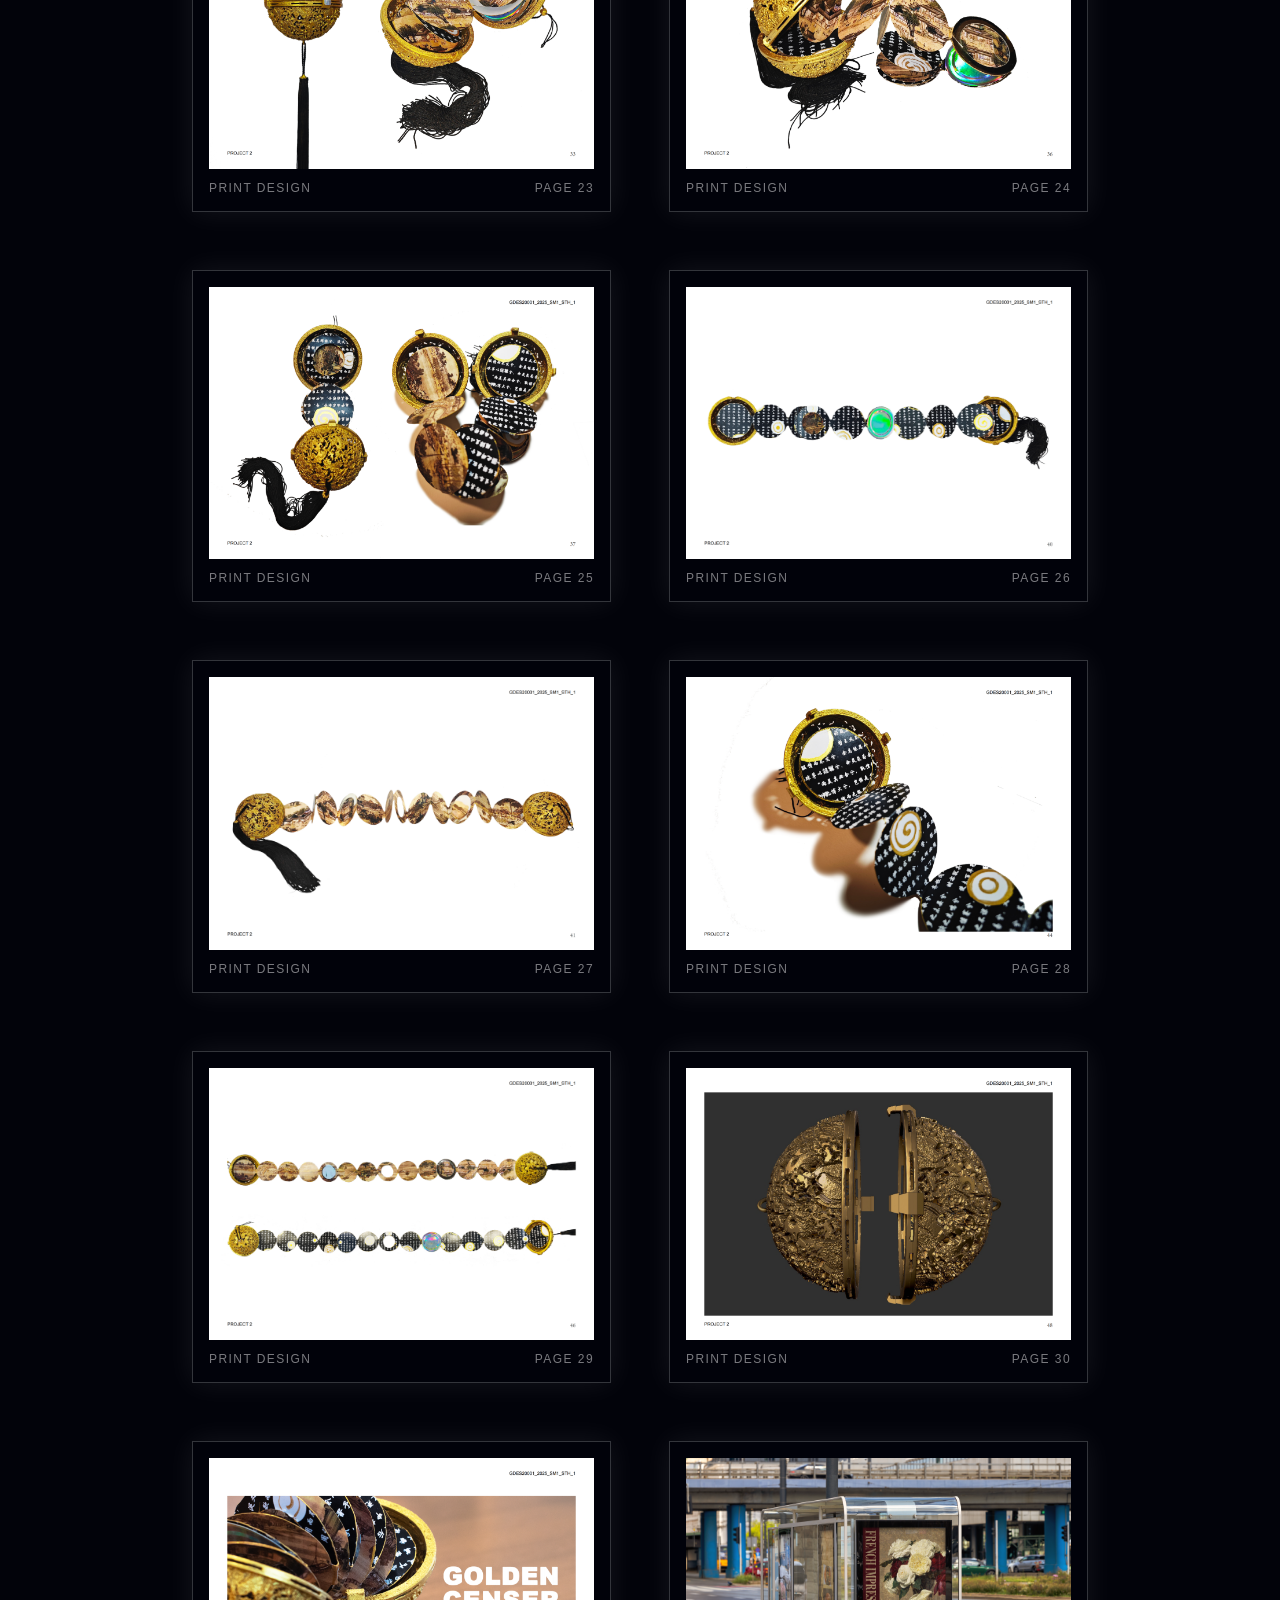
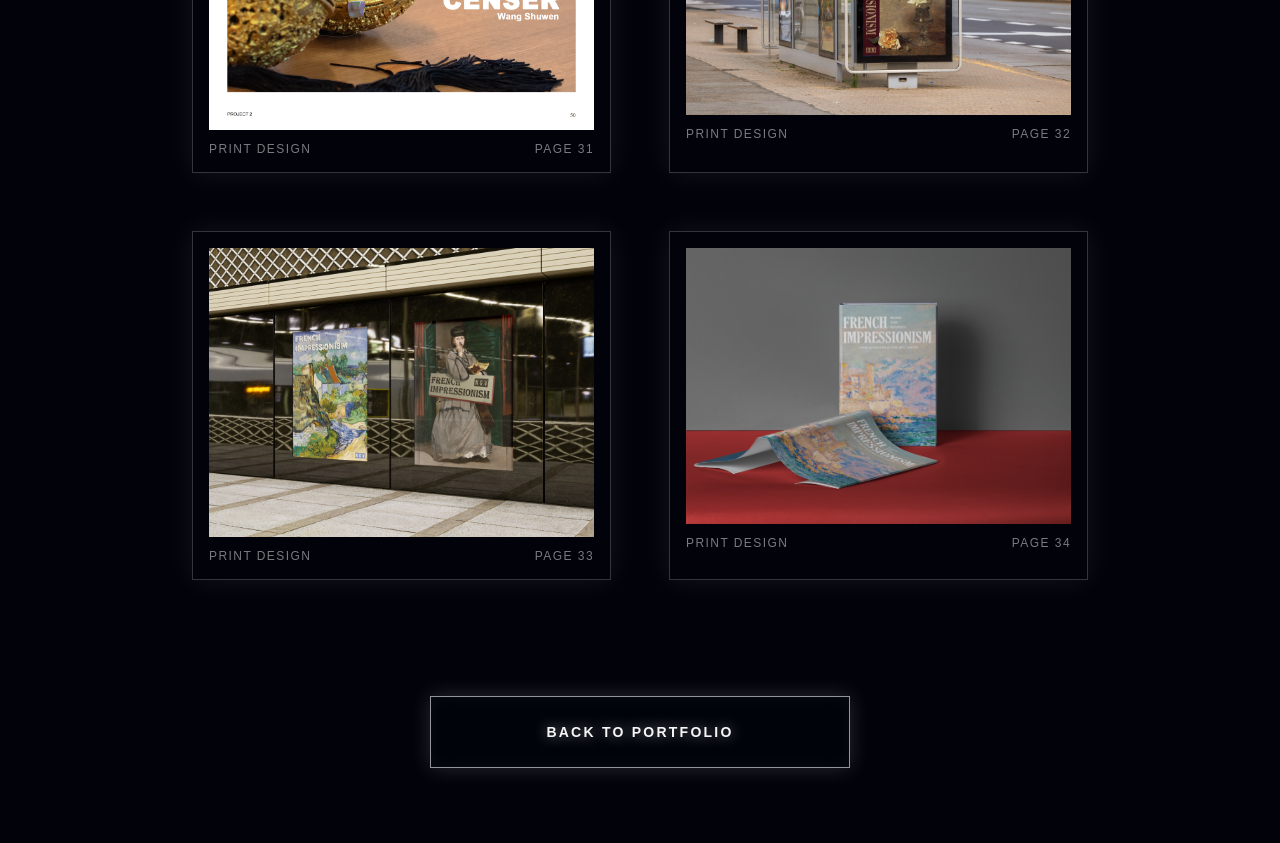
==== commit b76e9f79: "Update index.html" ====
--- a/index.html
+++ b/index.html
@@ -44,8 +44,8 @@
         "print-design/GDES10001_18.png",
         "print-design/GDES10001_19.png",
         "print-design/GDES10001_20.png",
-        { src: "print-design/%E4%B9%A6%E7%9A%AE2.2.png", wide: true },
-        { src: "print-design/%E6%9C%80%E7%BB%88.png", wide: true },
+       { src: "print-design/bookface1.jpg", wide: true },
+        { src: "print-design/bookface2.jpg", wide: true },
         "print-design/final folio2_01.png",
         "print-design/final folio2_02.png",
         "print-design/final folio2_03.png",
